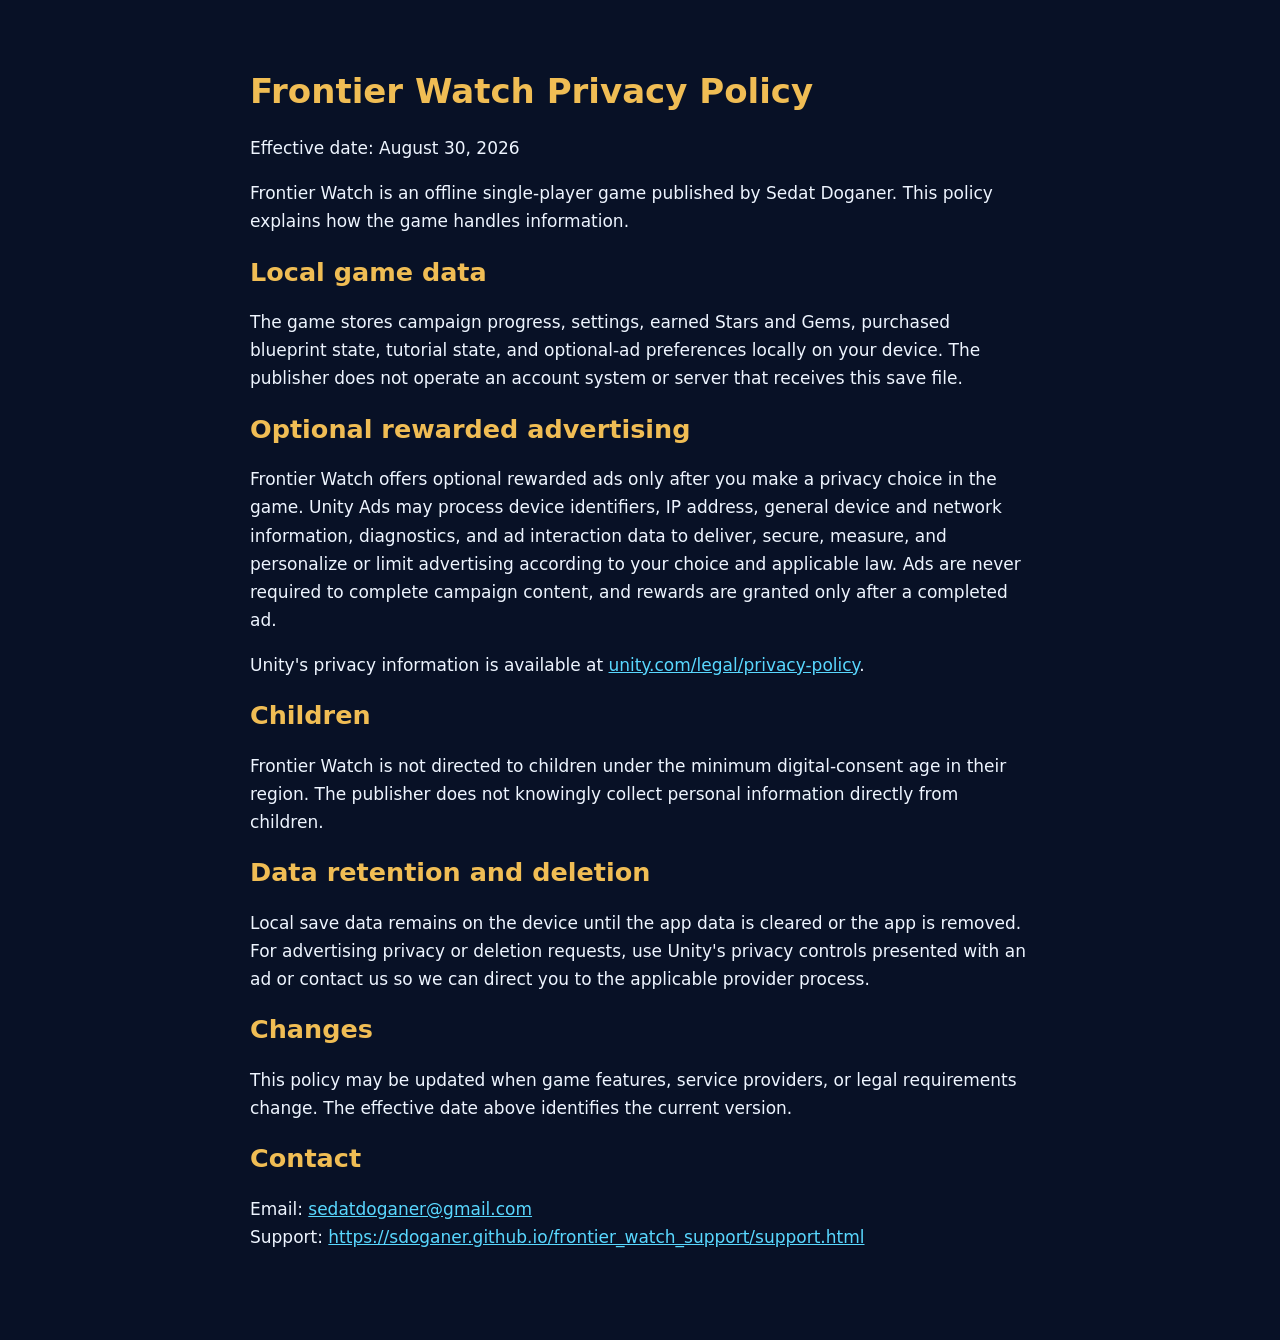
==== privacy-policy.html @ e0051078 "Publish Frontier Watch privacy and support pages" ====
<!doctype html>
<html lang="en">
<head>
  <meta charset="utf-8">
  <meta name="viewport" content="width=device-width, initial-scale=1">
  <title>Frontier Watch Privacy Policy</title>
  <style>
    body { margin: 0; background: #081126; color: #eef5ff; font: 17px/1.65 system-ui, sans-serif; }
    main { max-width: 780px; margin: auto; padding: 48px 24px 72px; }
    h1, h2 { color: #f0bd54; line-height: 1.2; }
    a { color: #59d8ff; }
    .note { padding: 16px; background: #101f3b; border-left: 4px solid #32c8f4; }
  </style>
</head>
<body>
<main>
  <h1>Frontier Watch Privacy Policy</h1>
  <p>Effective date: August 30, 2026</p>

  <p>Frontier Watch is an offline single-player game published by Sedat Doganer. This
  policy explains how the game handles information.</p>

  <h2>Local game data</h2>
  <p>The game stores campaign progress, settings, earned Stars and Gems, purchased blueprint
  state, tutorial state, and optional-ad preferences locally on your device. The publisher does
  not operate an account system or server that receives this save file.</p>

  <h2>Optional rewarded advertising</h2>
  <p>Frontier Watch offers optional rewarded ads only after you make a privacy choice in the
  game. Unity Ads may process device identifiers, IP address, general device and network
  information, diagnostics, and ad interaction data to deliver, secure, measure, and personalize
  or limit advertising according to your choice and applicable law. Ads are never required to
  complete campaign content, and rewards are granted only after a completed ad.</p>
  <p>Unity's privacy information is available at
  <a href="https://unity.com/legal/privacy-policy">unity.com/legal/privacy-policy</a>.</p>

  <h2>Children</h2>
  <p>Frontier Watch is not directed to children under the minimum digital-consent age in their
  region. The publisher does not knowingly collect personal information directly from children.</p>

  <h2>Data retention and deletion</h2>
  <p>Local save data remains on the device until the app data is cleared or the app is removed.
  For advertising privacy or deletion requests, use Unity's privacy controls presented with an
  ad or contact us so we can direct you to the applicable provider process.</p>

  <h2>Changes</h2>
  <p>This policy may be updated when game features, service providers, or legal requirements
  change. The effective date above identifies the current version.</p>

  <h2>Contact</h2>
  <p>Email: <a href="mailto:sedatdoganer@gmail.com">sedatdoganer@gmail.com</a><br>
  Support: <a href="https://sdoganer.github.io/frontier_watch_support/support.html">https://sdoganer.github.io/frontier_watch_support/support.html</a></p>
</main>
</body>
</html>
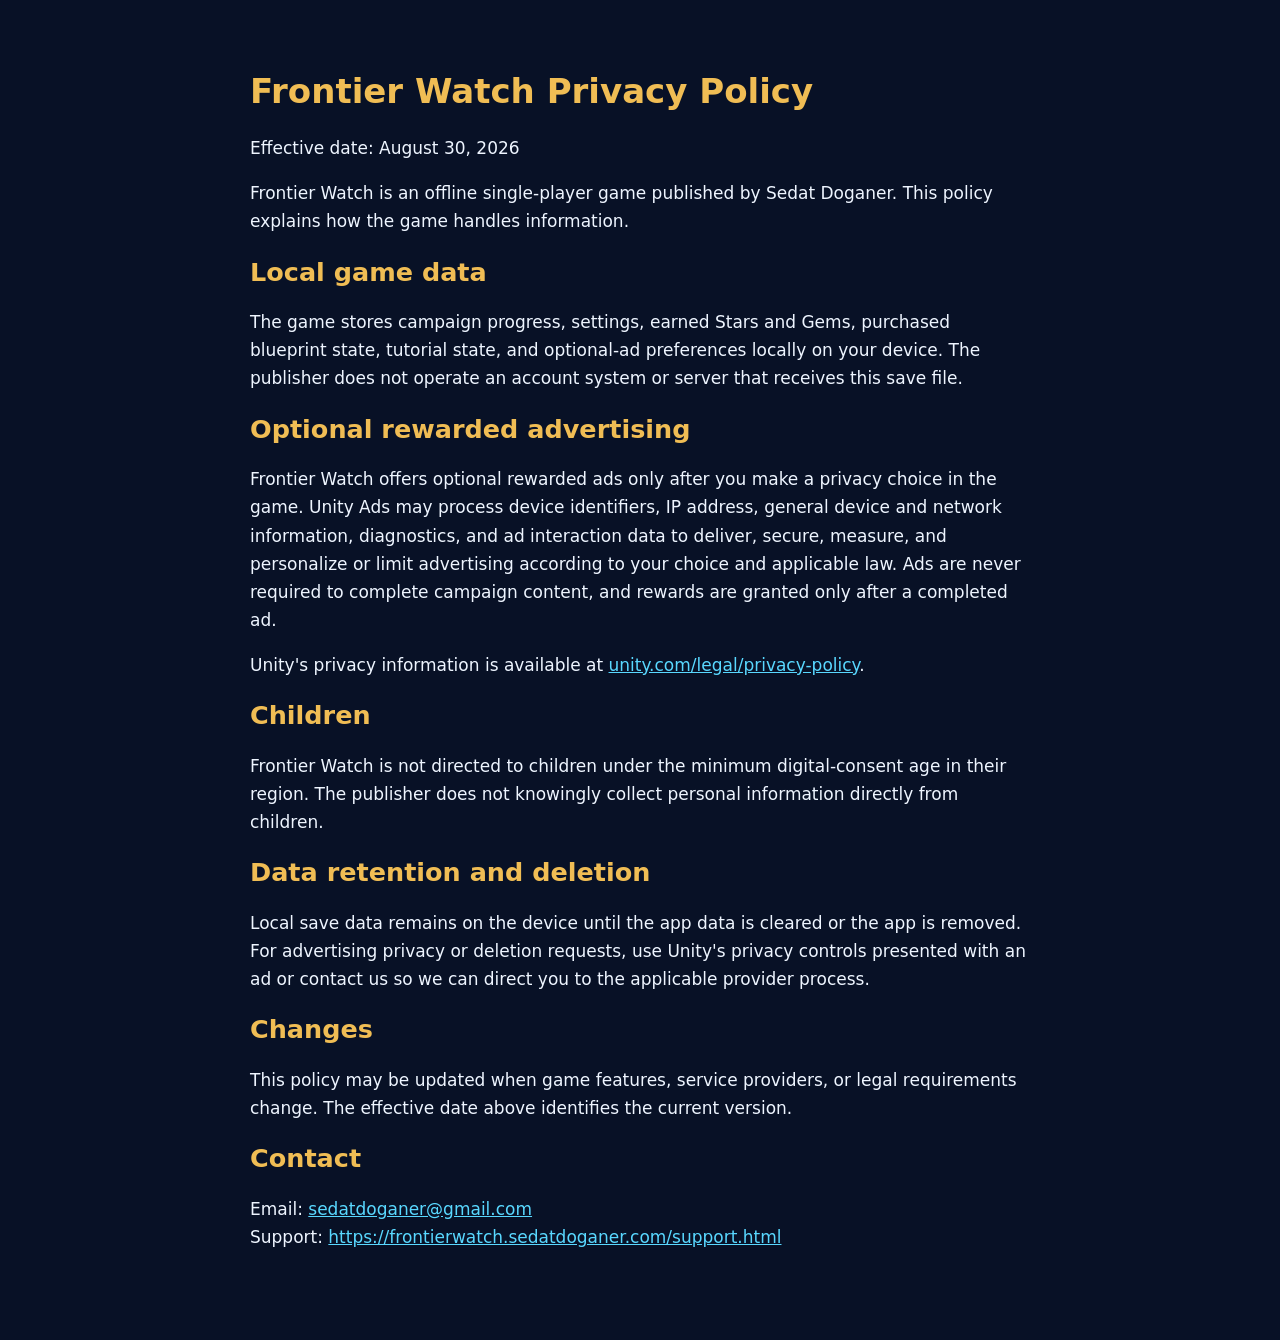
==== commit cf304b57: "Use Frontier Watch custom domain links" ====
--- a/privacy-policy.html
+++ b/privacy-policy.html
@@ -49,7 +49,7 @@
 
   <h2>Contact</h2>
   <p>Email: <a href="mailto:sedatdoganer@gmail.com">sedatdoganer@gmail.com</a><br>
-  Support: <a href="https://sdoganer.github.io/frontier_watch_support/support.html">https://sdoganer.github.io/frontier_watch_support/support.html</a></p>
+  Support: <a href="https://frontierwatch.sedatdoganer.com/support.html">https://frontierwatch.sedatdoganer.com/support.html</a></p>
 </main>
 </body>
 </html>
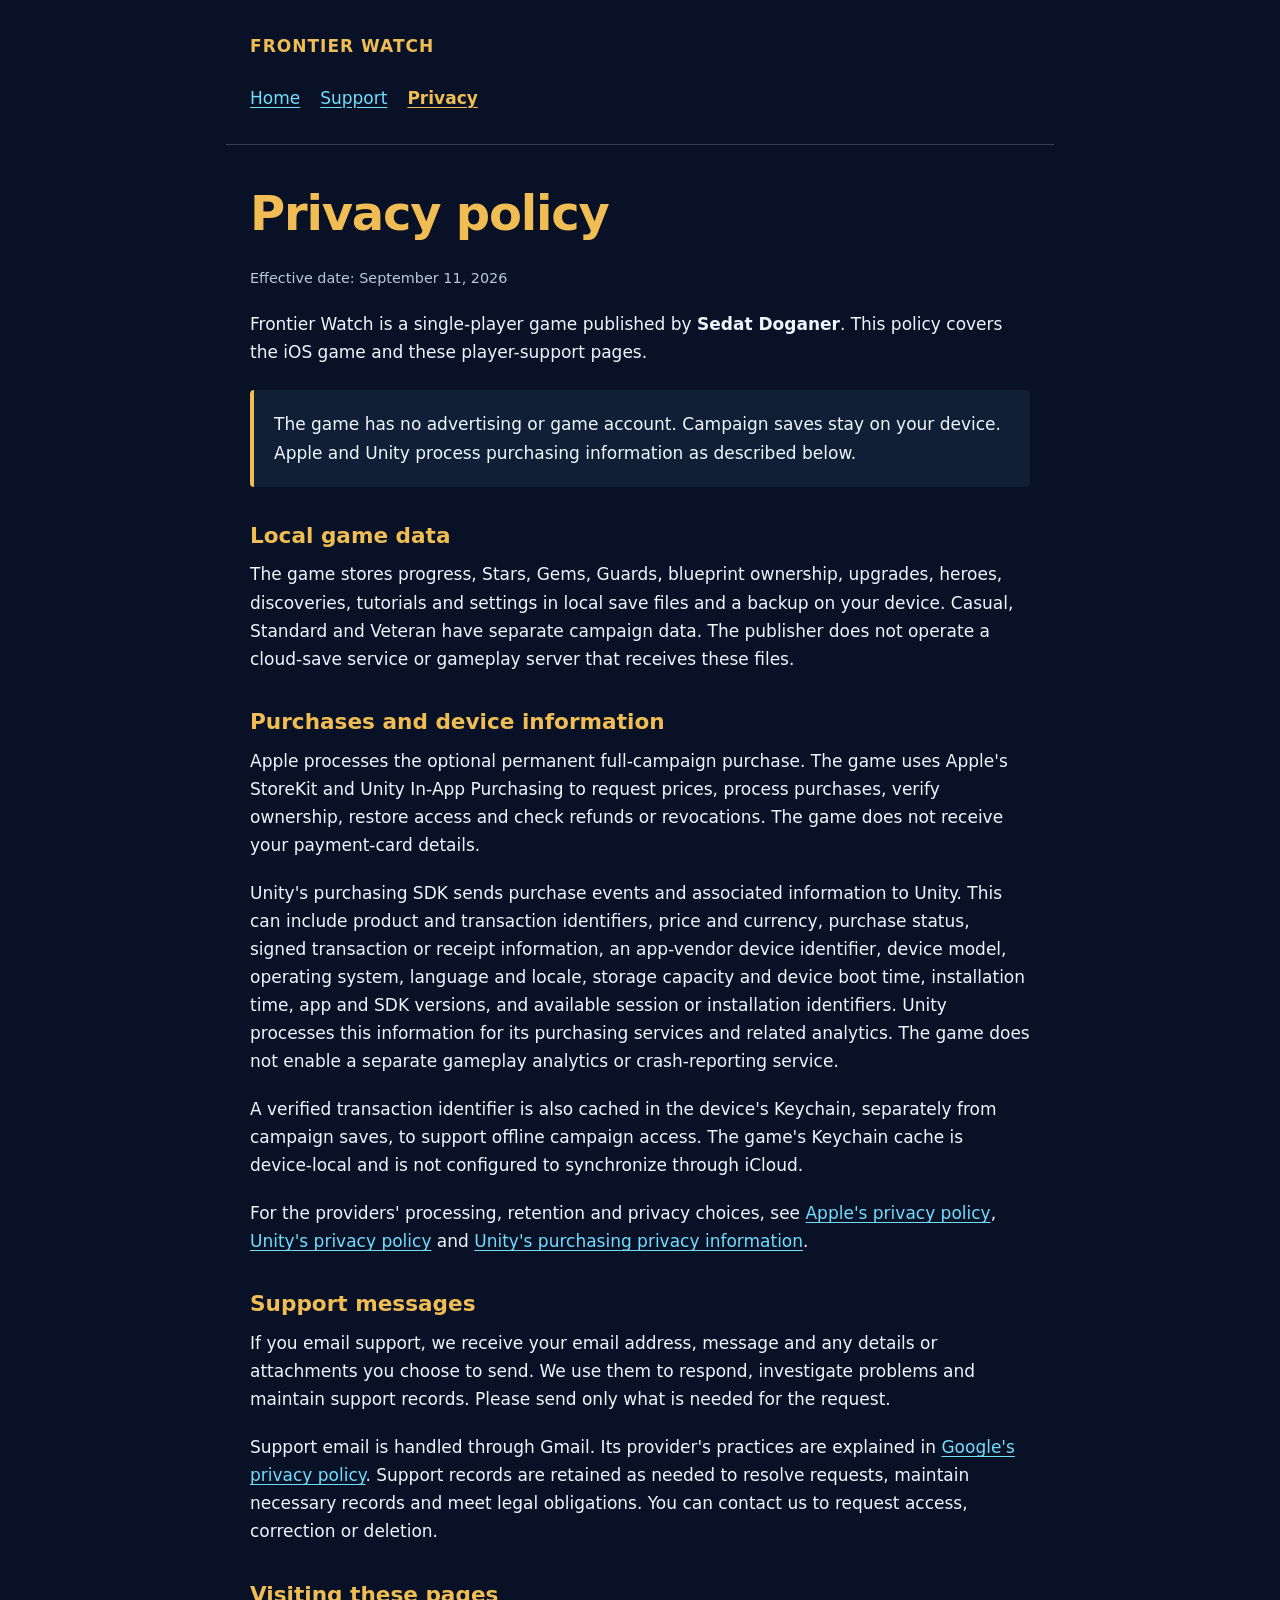
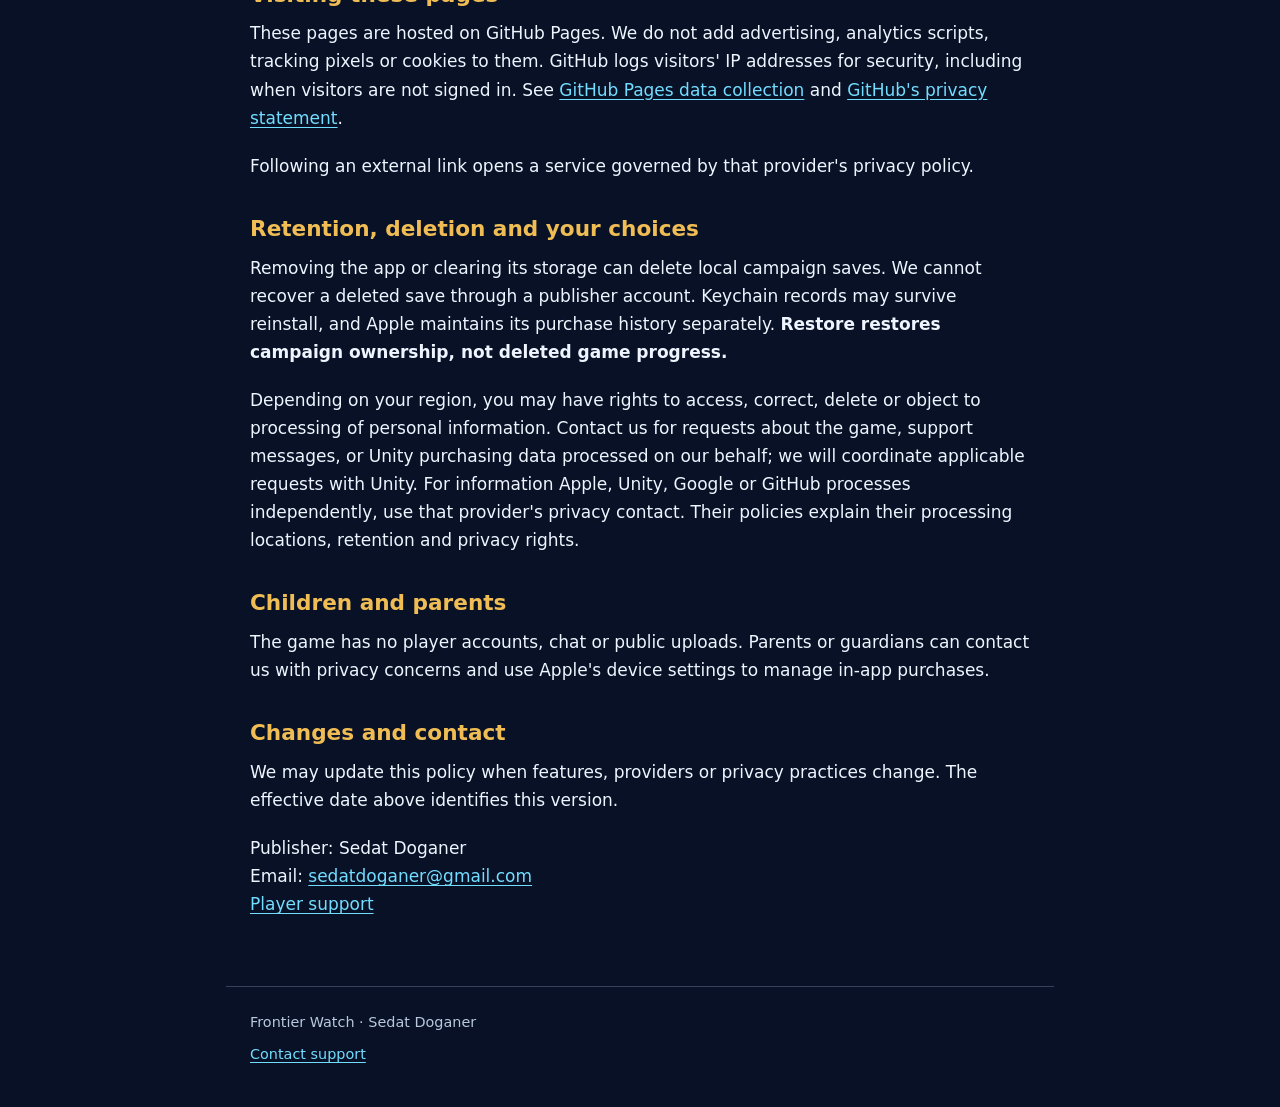
==== commit f81ab81c: "Update iOS campaign purchase, support and privacy pages" ====
--- a/privacy-policy.html
+++ b/privacy-policy.html
@@ -3,53 +3,83 @@
 <head>
   <meta charset="utf-8">
   <meta name="viewport" content="width=device-width, initial-scale=1">
-  <title>Frontier Watch Privacy Policy</title>
-  <style>
-    body { margin: 0; background: #081126; color: #eef5ff; font: 17px/1.65 system-ui, sans-serif; }
-    main { max-width: 780px; margin: auto; padding: 48px 24px 72px; }
-    h1, h2 { color: #f0bd54; line-height: 1.2; }
-    a { color: #59d8ff; }
-    .note { padding: 16px; background: #101f3b; border-left: 4px solid #32c8f4; }
-  </style>
+  <meta name="description" content="How Frontier Watch handles local game saves, Apple purchases, Unity purchasing data and support requests.">
+  <meta name="theme-color" content="#081126">
+  <title>Frontier Watch — Privacy policy</title>
+  <link rel="stylesheet" href="styles.css">
 </head>
 <body>
-<main>
-  <h1>Frontier Watch Privacy Policy</h1>
-  <p>Effective date: August 30, 2026</p>
-
-  <p>Frontier Watch is an offline single-player game published by Sedat Doganer. This
-  policy explains how the game handles information.</p>
-
+<a class="skip" href="#main">Skip to content</a>
+<header class="site-header">
+  <a class="brand" href="index.html" aria-label="Frontier Watch home">FRONTIER WATCH</a>
+  <nav aria-label="Main navigation"><a href="index.html">Home</a><a href="support.html">Support</a><a href="privacy-policy.html" aria-current="page">Privacy</a></nav>
+</header>
+<main id="main">
+  <h1>Privacy policy</h1>
+  <p class="updated">Effective date: September 11, 2026</p>
+  <p>Frontier Watch is a single-player game published by <strong>Sedat Doganer</strong>.
+  This policy covers the iOS game and these player-support pages.</p>
+  <div class="note"><p>The game has no advertising or game account. Campaign saves stay
+  on your device. Apple and Unity process purchasing information as described below.</p></div>
   <h2>Local game data</h2>
-  <p>The game stores campaign progress, settings, earned Stars and Gems, purchased blueprint
-  state, tutorial state, and optional-ad preferences locally on your device. The publisher does
-  not operate an account system or server that receives this save file.</p>
-
-  <h2>Optional rewarded advertising</h2>
-  <p>Frontier Watch offers optional rewarded ads only after you make a privacy choice in the
-  game. Unity Ads may process device identifiers, IP address, general device and network
-  information, diagnostics, and ad interaction data to deliver, secure, measure, and personalize
-  or limit advertising according to your choice and applicable law. Ads are never required to
-  complete campaign content, and rewards are granted only after a completed ad.</p>
-  <p>Unity's privacy information is available at
-  <a href="https://unity.com/legal/privacy-policy">unity.com/legal/privacy-policy</a>.</p>
-
-  <h2>Children</h2>
-  <p>Frontier Watch is not directed to children under the minimum digital-consent age in their
-  region. The publisher does not knowingly collect personal information directly from children.</p>
-
-  <h2>Data retention and deletion</h2>
-  <p>Local save data remains on the device until the app data is cleared or the app is removed.
-  For advertising privacy or deletion requests, use Unity's privacy controls presented with an
-  ad or contact us so we can direct you to the applicable provider process.</p>
-
-  <h2>Changes</h2>
-  <p>This policy may be updated when game features, service providers, or legal requirements
-  change. The effective date above identifies the current version.</p>
-
-  <h2>Contact</h2>
-  <p>Email: <a href="mailto:sedatdoganer@gmail.com">sedatdoganer@gmail.com</a><br>
-  Support: <a href="https://frontierwatch.sedatdoganer.com/support.html">https://frontierwatch.sedatdoganer.com/support.html</a></p>
+  <p>The game stores progress, Stars, Gems, Guards, blueprint ownership, upgrades, heroes,
+  discoveries, tutorials and settings in local save files and a backup on your device.
+  Casual, Standard and Veteran have separate campaign data. The publisher does not
+  operate a cloud-save service or gameplay server that receives these files.</p>
+  <h2>Purchases and device information</h2>
+  <p>Apple processes the optional permanent full-campaign purchase. The game uses Apple's
+  StoreKit and Unity In-App Purchasing to request prices, process purchases, verify
+  ownership, restore access and check refunds or revocations. The game does not receive
+  your payment-card details.</p>
+  <p>Unity's purchasing SDK sends purchase events and associated information to Unity.
+  This can include product and transaction identifiers, price and currency, purchase
+  status, signed transaction or receipt information, an app-vendor device identifier,
+  device model, operating system, language and locale, storage capacity and device boot
+  time, installation time, app and SDK versions, and available session or installation identifiers.
+  Unity processes this information for its purchasing services and related analytics.
+  The game does not enable a separate gameplay analytics or crash-reporting service.</p>
+  <p>A verified transaction identifier is also cached in the device's Keychain, separately
+  from campaign saves, to support offline campaign access. The game's Keychain cache is
+  device-local and is not configured to synchronize through iCloud.</p>
+  <p>For the providers' processing, retention and privacy choices, see
+  <a href="https://www.apple.com/legal/privacy/">Apple's privacy policy</a>,
+  <a href="https://unity.com/legal/privacy-policy">Unity's privacy policy</a> and
+  <a href="https://docs.unity.com/en-us/iap/privacy-and-consent/overview">Unity's purchasing privacy information</a>.</p>
+  <h2>Support messages</h2>
+  <p>If you email support, we receive your email address, message and any details or
+  attachments you choose to send. We use them to respond, investigate problems and
+  maintain support records. Please send only what is needed for the request.</p>
+  <p>Support email is handled through Gmail. Its provider's practices are explained in
+  <a href="https://policies.google.com/privacy">Google's privacy policy</a>.
+  Support records are retained as needed to resolve requests, maintain necessary records
+  and meet legal obligations. You can contact us to request access, correction or deletion.</p>
+  <h2>Visiting these pages</h2>
+  <p>These pages are hosted on GitHub Pages. We do not add advertising, analytics scripts,
+  tracking pixels or cookies to them. GitHub logs visitors' IP addresses for security,
+  including when visitors are not signed in. See
+  <a href="https://docs.github.com/en/pages/getting-started-with-github-pages/what-is-github-pages#data-collection">GitHub Pages data collection</a>
+  and <a href="https://docs.github.com/en/site-policy/privacy-policies/github-general-privacy-statement">GitHub's privacy statement</a>.</p>
+  <p>Following an external link opens a service governed by that provider's privacy policy.</p>
+  <h2>Retention, deletion and your choices</h2>
+  <p>Removing the app or clearing its storage can delete local campaign saves. We cannot
+  recover a deleted save through a publisher account. Keychain records may survive
+  reinstall, and Apple maintains its purchase history separately. <strong>Restore restores
+  campaign ownership, not deleted game progress.</strong></p>
+  <p>Depending on your region, you may have rights to access, correct, delete or object to
+  processing of personal information. Contact us for requests about the game, support
+  messages, or Unity purchasing data processed on our behalf; we will coordinate applicable
+  requests with Unity. For information Apple, Unity, Google or GitHub processes independently,
+  use that provider's privacy contact. Their policies explain their processing locations,
+  retention and privacy rights.</p>
+  <h2>Children and parents</h2>
+  <p>The game has no player accounts, chat or public uploads. Parents or guardians can
+  contact us with privacy concerns and use Apple's device settings to manage in-app purchases.</p>
+  <h2>Changes and contact</h2>
+  <p>We may update this policy when features, providers or privacy practices change.
+  The effective date above identifies this version.</p>
+  <p>Publisher: Sedat Doganer<br>Email: <a href="mailto:sedatdoganer@gmail.com">sedatdoganer@gmail.com</a><br>
+  <a href="support.html">Player support</a></p>
 </main>
+<footer><p>Frontier Watch · Sedat Doganer</p><p><a href="support.html">Contact support</a></p></footer>
 </body>
 </html>
--- a/styles.css
+++ b/styles.css
@@ -0,0 +1,33 @@
+:root { color-scheme: dark; --bg:#081126; --panel:#101f36; --text:#eef5ff; --muted:#b9c8dc; --gold:#f0bd54; --link:#72ddff; --line:#34435a; }
+* { box-sizing:border-box; }
+body { margin:0; background:var(--bg); color:var(--text); font:17px/1.65 system-ui,-apple-system,sans-serif; }
+a { color:var(--link); text-underline-offset:.2em; overflow-wrap:anywhere; }
+a:hover { color:white; }
+:focus-visible { outline:3px solid var(--gold); outline-offset:5px; border-radius:2px; }
+.skip { position:absolute; top:-100px; left:16px; padding:12px; background:var(--panel); z-index:1; }
+.skip:focus { top:12px; }
+.site-header,main,footer { width:min(100%,828px); margin-inline:auto; padding-inline:24px; }
+.site-header { padding-top:24px; padding-bottom:24px; border-bottom:1px solid var(--line); }
+.brand { display:inline-flex; align-items:center; min-height:44px; color:var(--gold); font-weight:800; letter-spacing:.06em; text-decoration:none; }
+nav { display:flex; flex-wrap:wrap; gap:4px 20px; margin-top:8px; }
+nav a { display:inline-flex; align-items:center; min-height:44px; }
+nav [aria-current="page"] { color:var(--gold); font-weight:700; }
+main { padding-top:40px; padding-bottom:48px; }
+h1,h2 { line-height:1.2; color:var(--gold); }
+h1 { font-size:clamp(2rem,6vw,3rem); margin:0 0 24px; letter-spacing:-.025em; }
+h2 { font-size:1.35rem; margin:36px 0 12px; }
+p,ul,ol { margin:0 0 20px; }
+li+li { margin-top:8px; }
+.eyebrow { color:var(--muted); font-size:.82rem; letter-spacing:.1em; text-transform:uppercase; margin-bottom:16px; }
+.lead { font-size:1.2rem; }
+.note { padding:20px; border-left:4px solid var(--gold); border-radius:4px; background:var(--panel); margin:24px 0; }
+.note p:last-child { margin-bottom:0; }
+.cards { display:grid; grid-template-columns:repeat(auto-fit,minmax(min(100%,260px),1fr)); gap:16px; margin:32px 0; }
+.card { display:block; background:var(--panel); padding:24px; border:1px solid var(--line); border-radius:12px; text-decoration:none; }
+.card strong { display:block; color:var(--gold); font-size:1.25rem; margin-bottom:8px; }
+.card span { color:var(--text); }
+.contact { display:inline-flex; align-items:center; min-height:48px; padding:10px 16px; border:1px solid var(--link); border-radius:8px; }
+.updated,footer { color:var(--muted); font-size:.9rem; }
+footer { padding-top:24px; padding-bottom:32px; border-top:1px solid var(--line); }
+footer p { margin-bottom:8px; }
+@media(max-width:400px) { .site-header,main,footer { padding-inline:18px; } main { padding-top:28px; } .note { padding:16px; } }
